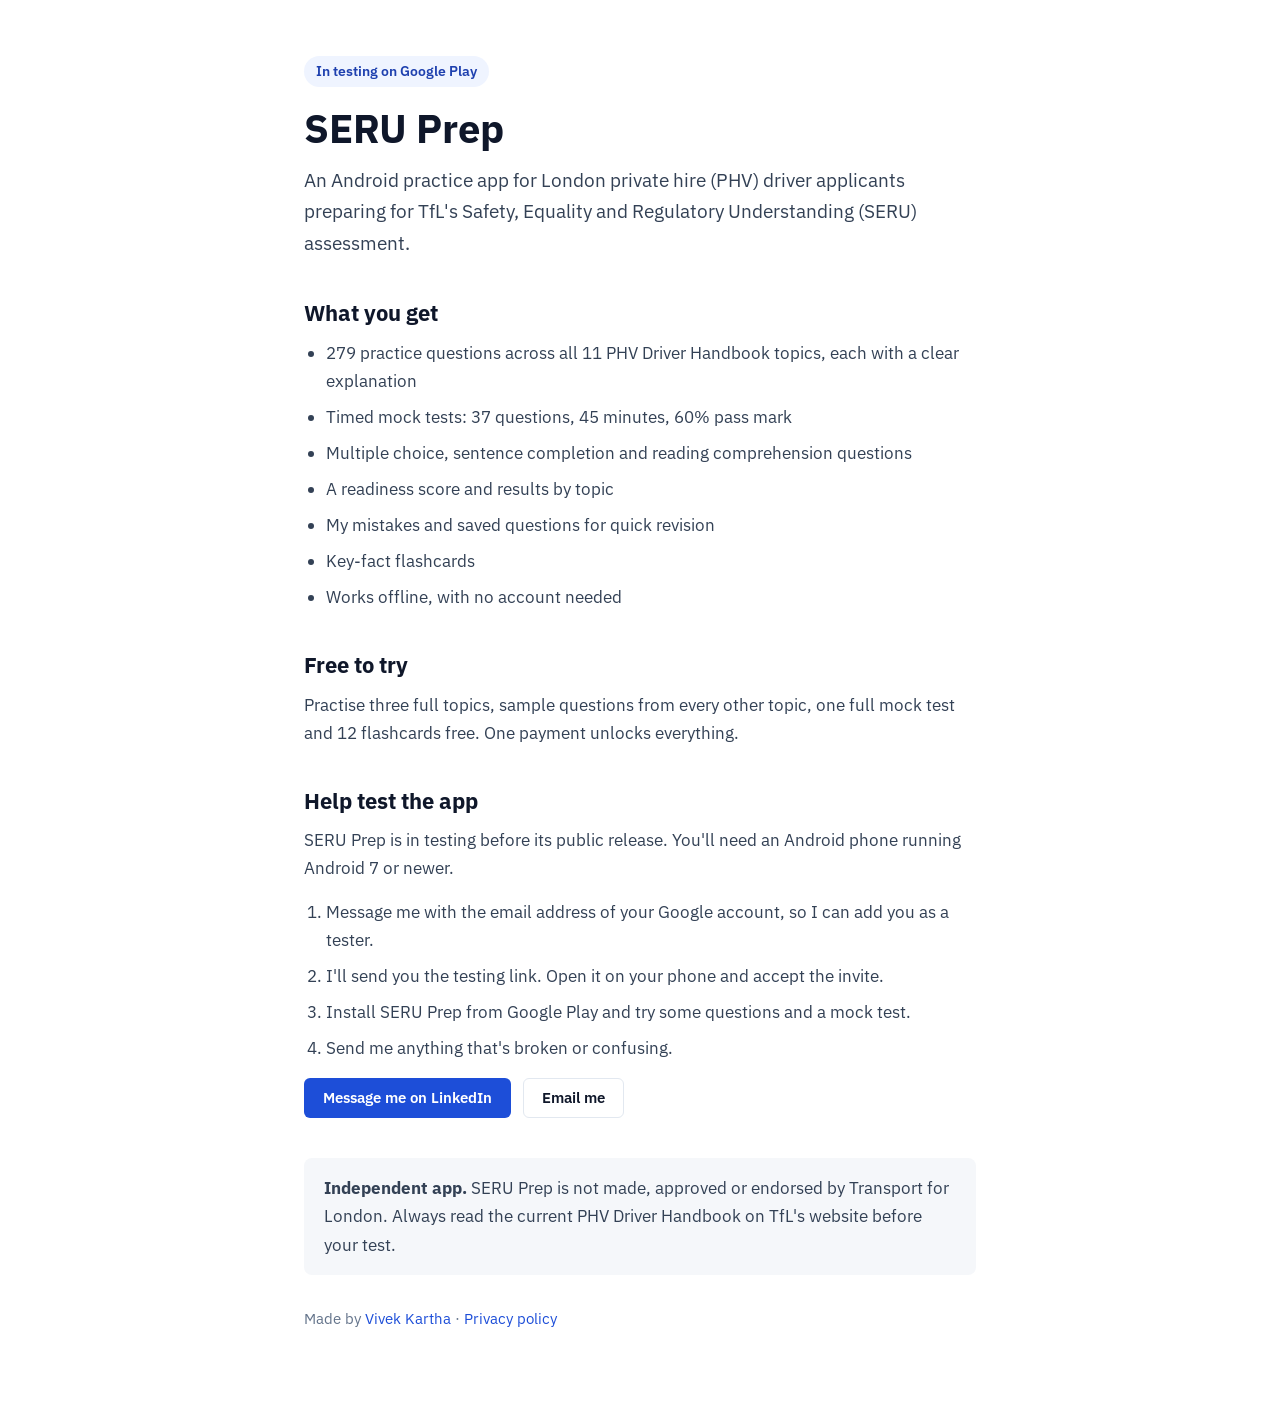
==== seru-prep/index.html @ af033be6 "Add SERU Prep app page" ====
<!DOCTYPE html>
<html lang="en-GB">
<head>
  <meta charset="UTF-8" />
  <meta name="viewport" content="width=device-width, initial-scale=1.0" />
  <title>SERU Prep — Practice app for the TfL SERU assessment</title>
  <meta name="description" content="SERU Prep is an independent Android practice app for London private hire driver applicants, with 279 questions, timed mock tests and key-fact flashcards." />
  <link rel="canonical" href="https://vivekkartha.com/seru-prep/" />
  <link rel="preconnect" href="https://fonts.googleapis.com" />
  <link rel="preconnect" href="https://fonts.gstatic.com" crossorigin />
  <link href="https://fonts.googleapis.com/css2?family=IBM+Plex+Sans:wght@400;500;600;700&display=swap" rel="stylesheet" />
  <link rel="stylesheet" href="/styles.css?v=20261105b" />
  <link rel="icon" type="image/svg+xml" href="data:image/svg+xml,%3Csvg xmlns='http://www.w3.org/2000/svg' viewBox='0 0 100 100'%3E%3Crect width='100' height='100' rx='16' fill='%231e3a8a'/%3E%3Ctext x='50' y='65' font-family='Arial,sans-serif' font-size='44' font-weight='700' fill='%23ffffff' text-anchor='middle'%3EVK%3C/text%3E%3C/svg%3E" />
  <style>
    .app { max-width: 720px; margin: 0 auto; padding: 56px 24px 72px; }
    .app-status { display: inline-block; margin-bottom: 16px; padding: 4px 12px; border-radius: 999px; background: var(--blue-tint); color: var(--blue-dark); font-size: 14px; font-weight: 600; }
    .app h1 { font-size: 40px; margin-bottom: 12px; }
    .app h2 { font-size: 22px; margin: 40px 0 12px; }
    .app-lead { font-size: 19px; margin-bottom: 24px; }
    .app-list { padding-left: 22px; }
    .app-list li { margin-bottom: 8px; }
    .app-actions { display: flex; flex-wrap: wrap; gap: 12px; margin-top: 16px; }
    .app-note { margin-top: 40px; padding: 16px 20px; background: var(--surface); border-radius: 8px; }
    .app-note p { margin: 0; }
    .app-foot { margin-top: 32px; color: var(--muted); font-size: 15px; }
    @media (max-width: 480px) { .app { padding-top: 40px; } .app h1 { font-size: 32px; } }
  </style>
</head>
<body>
  <main class="app">
    <p class="app-status">In testing on Google Play</p>
    <h1>SERU Prep</h1>
    <p class="app-lead">An Android practice app for London private hire (PHV) driver applicants preparing for TfL's Safety, Equality and Regulatory Understanding (SERU) assessment.</p>

    <h2>What you get</h2>
    <ul class="app-list">
      <li>279 practice questions across all 11 PHV Driver Handbook topics, each with a clear explanation</li>
      <li>Timed mock tests: 37 questions, 45 minutes, 60% pass mark</li>
      <li>Multiple choice, sentence completion and reading comprehension questions</li>
      <li>A readiness score and results by topic</li>
      <li>My mistakes and saved questions for quick revision</li>
      <li>Key-fact flashcards</li>
      <li>Works offline, with no account needed</li>
    </ul>

    <h2>Free to try</h2>
    <p>Practise three full topics, sample questions from every other topic, one full mock test and 12 flashcards free. One payment unlocks everything.</p>

    <h2>Help test the app</h2>
    <p>SERU Prep is in testing before its public release. You'll need an Android phone running Android 7 or newer.</p>
    <ol class="app-list">
      <li>Message me with the email address of your Google account, so I can add you as a tester.</li>
      <li>I'll send you the testing link. Open it on your phone and accept the invite.</li>
      <li>Install SERU Prep from Google Play and try some questions and a mock test.</li>
      <li>Send me anything that's broken or confusing.</li>
    </ol>
    <div class="app-actions">
      <a href="https://www.linkedin.com/in/vivekkartha" class="btn btn-primary" target="_blank" rel="noopener">Message me on LinkedIn</a>
      <a href="/#contact" class="btn btn-secondary" data-email>Email me</a>
    </div>

    <div class="app-note">
      <p><strong>Independent app.</strong> SERU Prep is not made, approved or endorsed by Transport for London. Always read the current PHV Driver Handbook on TfL's website before your test.</p>
    </div>

    <p class="app-foot">Made by <a href="/">Vivek Kartha</a> · <a href="/seru-prep/privacy">Privacy policy</a></p>
  </main>
  <script src="/script.js"></script>
</body>
</html>
---- styles.css ----
/* vivekkartha.com
   Palette: navy #0B2545 · slate #334155 · muted #64748B · surface #F5F7FA · line #E2E8F0 · blue #1D4ED8 */
:root {
  --navy: #0B2545;
  --navy-2: #13315C;
  --text: #0F172A;
  --body: #334155;
  --muted: #64748B;
  --line: #E2E8F0;
  --surface: #F5F7FA;
  --white: #FFFFFF;
  --blue: #1D4ED8;
  --blue-dark: #1E40AF;
  --blue-tint: #EFF4FF;
  --green: #4ADE80;
  --font: "IBM Plex Sans", system-ui, -apple-system, "Segoe UI", Roboto, sans-serif;
  --panel: 360px;
}

*, *::before, *::after { box-sizing: border-box; }
html { scroll-behavior: smooth; }
body {
  margin: 0;
  background: var(--white);
  color: var(--body);
  font-family: var(--font);
  font-size: 17px;
  line-height: 1.65;
  -webkit-font-smoothing: antialiased;
  text-rendering: optimizeLegibility;
}
img { display: block; max-width: 100%; height: auto; }
a { color: var(--blue); text-decoration: none; }
a:hover { text-decoration: underline; text-underline-offset: 3px; }
h1, h2, h3 { margin: 0; color: var(--text); line-height: 1.25; }
p { margin: 0 0 16px; }
ul, ol { margin: 0; padding: 0; }
:focus-visible { outline: 2px solid var(--blue); outline-offset: 3px; border-radius: 2px; }
.skip { position: absolute; left: -999px; top: 8px; z-index: 10; background: var(--white); color: var(--navy); padding: 8px 14px; border-radius: 6px; }
.skip:focus { left: 8px; }

/* ---------- Layout ---------- */
.layout { display: grid; grid-template-columns: var(--panel) minmax(0, 1fr); min-height: 100vh; }

/* ---------- Profile panel ---------- */
.profile { background: var(--navy); color: #CBD5E1; }
.profile-inner {
  position: sticky; top: 0;
  height: 100vh; overflow-y: auto;
  padding: 56px 40px 40px;
  display: flex; flex-direction: column;
}
.portrait { width: 112px; height: 112px; border-radius: 50%; object-fit: cover; border: 3px solid rgba(255,255,255,0.15); margin-bottom: 24px; }
.name { color: var(--white); font-size: 32px; font-weight: 700; letter-spacing: -0.01em; }
.role-title { color: #E2E8F0; font-size: 18px; font-weight: 500; margin: 6px 0 16px; }
.status { display: flex; align-items: center; gap: 8px; font-size: 15px; color: #BBF7D0; margin-bottom: 28px; }
.status-dot { width: 8px; height: 8px; border-radius: 50%; background: var(--green); box-shadow: 0 0 0 3px rgba(74,222,128,0.2); }

.details { margin: 0 0 28px; padding: 20px 0 0; border-top: 1px solid rgba(255,255,255,0.12); }
.details div { margin-bottom: 14px; }
.details dt { font-size: 13px; color: #94A3B8; margin-bottom: 2px; }
.details dd { margin: 0; font-size: 15px; color: #F1F5F9; line-height: 1.5; }

.profile-actions { display: flex; gap: 10px; flex-wrap: wrap; margin-bottom: 32px; }

.side-nav { margin-top: auto; display: flex; flex-direction: column; border-top: 1px solid rgba(255,255,255,0.12); padding-top: 16px; }
.side-nav a { color: #94A3B8; font-size: 15px; font-weight: 500; padding: 6px 0 6px 14px; border-left: 2px solid transparent; }
.side-nav a:hover { color: var(--white); text-decoration: none; }
.side-nav a.active { color: var(--white); border-left-color: #60A5FA; }

/* ---------- Buttons ---------- */
.btn {
  display: inline-flex; align-items: center; justify-content: center;
  padding: 10px 18px; border-radius: 6px; border: 1px solid transparent;
  font-family: inherit; font-size: 15px; font-weight: 600; line-height: 1.2;
  transition: background-color .15s, border-color .15s, color .15s;
}
.btn:hover { text-decoration: none; }
.btn-light { background: var(--white); color: var(--navy); }
.btn-light:hover { background: #E2E8F0; }
.btn-outline { color: var(--white); border-color: rgba(255,255,255,0.35); }
.btn-outline:hover { border-color: var(--white); }
.btn-primary { background: var(--blue); color: var(--white); }
.btn-primary:hover { background: var(--blue-dark); }
.btn-secondary { background: var(--white); color: var(--text); border-color: var(--line); }
.btn-secondary:hover { border-color: var(--muted); }

/* ---------- Content column ---------- */
.content { padding: 72px 64px 32px; max-width: 900px; width: 100%; margin: 0 auto; }
.block { padding-bottom: 56px; margin-bottom: 56px; border-bottom: 1px solid var(--line); scroll-margin-top: 32px; }
.block h2 { font-size: 26px; font-weight: 700; margin-bottom: 24px; }
.block h2::after { content: ""; display: block; width: 32px; height: 3px; background: var(--blue); margin-top: 12px; border-radius: 2px; }
.intro { font-size: 21px; line-height: 1.5; color: var(--text); font-weight: 500; margin-bottom: 20px; }
.block > p { max-width: 68ch; }

.highlights { list-style: none; display: grid; grid-template-columns: repeat(3, 1fr); gap: 16px; margin-top: 32px; }
.highlights li { background: var(--surface); border-radius: 8px; padding: 18px 20px; }
.highlights strong { display: block; font-size: 28px; font-weight: 700; color: var(--navy); line-height: 1.2; }
.highlights span { display: block; font-size: 14px; color: var(--muted); line-height: 1.45; margin-top: 4px; }

/* ---------- Timeline ---------- */
.timeline { list-style: none; position: relative; padding-left: 28px; }
.timeline::before { content: ""; position: absolute; left: 5px; top: 8px; bottom: 8px; width: 2px; background: var(--line); }
.entry { position: relative; }
.timeline .entry { padding-bottom: 36px; }
.timeline .entry:last-child { padding-bottom: 0; }
.timeline .entry::before {
  content: ""; position: absolute; left: -28px; top: 6px;
  width: 12px; height: 12px; border-radius: 50%;
  background: var(--white); border: 2px solid var(--blue);
}
.when { font-size: 14px; font-weight: 600; color: var(--blue); margin: 0 0 4px; }
.entry h3, .project h3 { font-size: 19px; font-weight: 600; }
.where { color: var(--muted); font-size: 15px; margin: 2px 0 12px; }
.entry ul, .project ul { padding-left: 20px; }
.entry li, .project li { margin-bottom: 6px; }
.tools { font-size: 14px; color: var(--muted); margin: 12px 0 0; }
.tools::before { content: "Tools: "; font-weight: 600; color: var(--body); }

/* ---------- Projects ---------- */
.project { padding: 28px; border: 1px solid var(--line); border-radius: 10px; margin-bottom: 20px; }
.project:last-child { margin-bottom: 0; }
.project-head { display: flex; justify-content: space-between; align-items: baseline; gap: 16px; flex-wrap: wrap; margin-bottom: 12px; }
.project-meta { font-size: 14px; color: var(--muted); margin: 0; }
.project > p { max-width: 68ch; }

.gallery { margin: 20px 0 0; }
.gallery-frame { background: var(--surface); border: 1px solid var(--line); border-radius: 8px; padding: 8px; }
.gallery-main { width: 100%; aspect-ratio: 16 / 9; object-fit: cover; object-position: top left; border-radius: 4px; background: var(--white); }
.gallery-tabs { display: flex; gap: 8px; flex-wrap: wrap; margin-top: 12px; }
.gallery-tabs button {
  font: inherit; font-size: 14px; font-weight: 500; cursor: pointer;
  padding: 6px 14px; border-radius: 6px;
  background: var(--white); color: var(--body); border: 1px solid var(--line);
}
.gallery-tabs button:hover { border-color: var(--muted); }
.gallery-tabs button[aria-pressed="true"] { background: var(--blue-tint); color: var(--blue); border-color: #BFD3FE; }

/* ---------- Education / skills / contact ---------- */
.entry-plain p:last-child { margin-bottom: 0; }
.skills { margin: 0; }
.skills div { display: grid; grid-template-columns: 200px 1fr; gap: 24px; padding: 14px 0; border-top: 1px solid var(--line); }
.skills div:last-child { border-bottom: 1px solid var(--line); }
.skills dt { font-weight: 600; color: var(--text); font-size: 15px; }
.skills dd { margin: 0; font-size: 16px; }
.contact { border-bottom: 0; margin-bottom: 0; padding-bottom: 40px; }
.contact-actions { display: flex; flex-wrap: wrap; gap: 12px; margin-top: 8px; }
.footer { font-size: 14px; color: var(--muted); padding: 24px 0 16px; border-top: 1px solid var(--line); }

/* ---------- Responsive ---------- */
@media (max-width: 1100px) {
  :root { --panel: 320px; }
  .profile-inner { padding: 48px 32px 32px; }
  .content { padding: 56px 48px 24px; }
}
@media (max-width: 860px) {
  .layout { grid-template-columns: 1fr; }
  .profile-inner { position: static; height: auto; padding: 40px 24px 32px; }
  .portrait { width: 96px; height: 96px; margin-bottom: 20px; }
  .name { font-size: 28px; }
  .side-nav { display: none; }
  .profile-actions { margin-bottom: 0; }
  .content { padding: 48px 24px 16px; max-width: none; }
  .block { padding-bottom: 44px; margin-bottom: 44px; }
  .highlights { grid-template-columns: 1fr; }
  .project { padding: 20px; }
  .skills div { grid-template-columns: 1fr; gap: 4px; }
  .intro { font-size: 19px; }
}
@media (prefers-reduced-motion: reduce) { html { scroll-behavior: auto; } }
@media print {
  .layout { display: block; }
  .profile { background: none; color: var(--body); }
  .profile-inner { position: static; height: auto; padding: 0 0 24px; }
  .name, .role-title, .details dd { color: var(--text); }
  .side-nav, .profile-actions, .contact-actions, .gallery { display: none; }
  .content { padding: 0; }
}
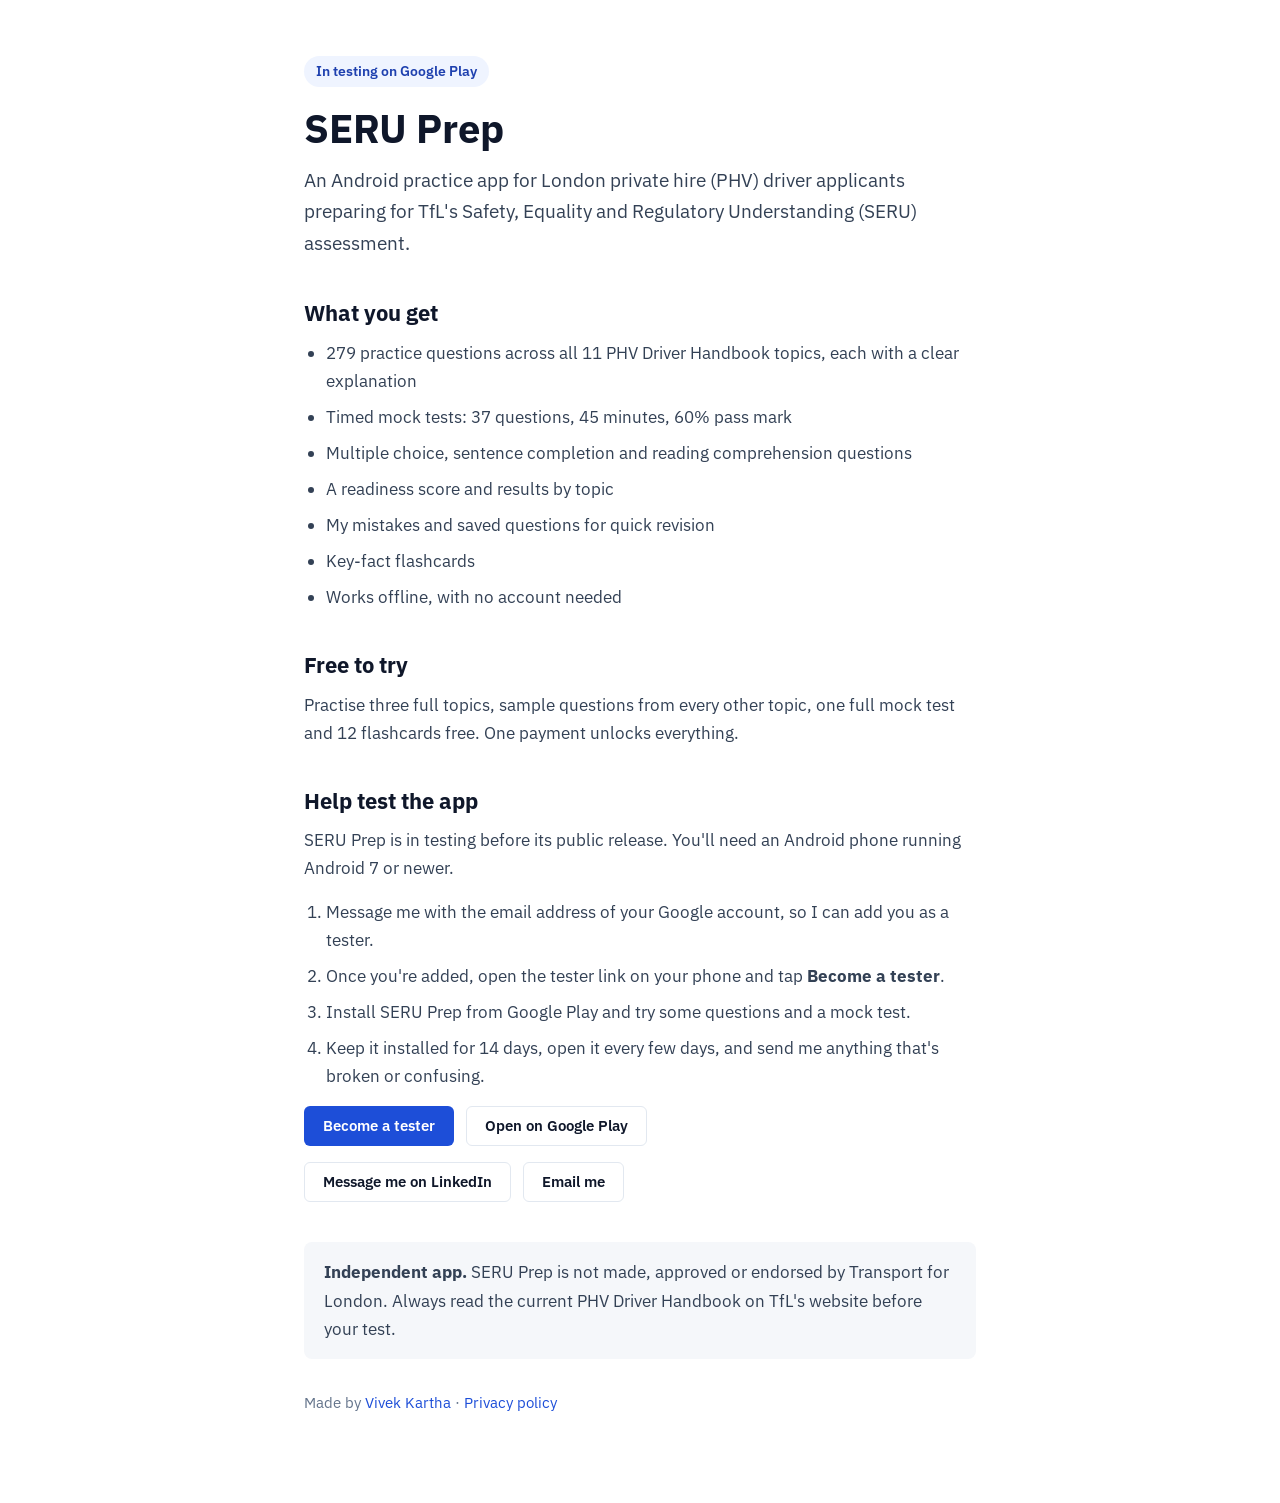
==== commit 709ad928: "Add SERU Prep tester and Google Play links" ====
--- a/seru-prep/index.html
+++ b/seru-prep/index.html
@@ -50,12 +50,16 @@
     <p>SERU Prep is in testing before its public release. You'll need an Android phone running Android 7 or newer.</p>
     <ol class="app-list">
       <li>Message me with the email address of your Google account, so I can add you as a tester.</li>
-      <li>I'll send you the testing link. Open it on your phone and accept the invite.</li>
+      <li>Once you're added, open the tester link on your phone and tap <strong>Become a tester</strong>.</li>
       <li>Install SERU Prep from Google Play and try some questions and a mock test.</li>
-      <li>Send me anything that's broken or confusing.</li>
+      <li>Keep it installed for 14 days, open it every few days, and send me anything that's broken or confusing.</li>
     </ol>
     <div class="app-actions">
-      <a href="https://www.linkedin.com/in/vivekkartha" class="btn btn-primary" target="_blank" rel="noopener">Message me on LinkedIn</a>
+      <a href="https://play.google.com/apps/testing/com.vivekkartha.seruprep" class="btn btn-primary" target="_blank" rel="noopener">Become a tester</a>
+      <a href="https://play.google.com/store/apps/details?id=com.vivekkartha.seruprep" class="btn btn-secondary" target="_blank" rel="noopener">Open on Google Play</a>
+    </div>
+    <div class="app-actions">
+      <a href="https://www.linkedin.com/in/vivekkartha" class="btn btn-secondary" target="_blank" rel="noopener">Message me on LinkedIn</a>
       <a href="/#contact" class="btn btn-secondary" data-email>Email me</a>
     </div>
 
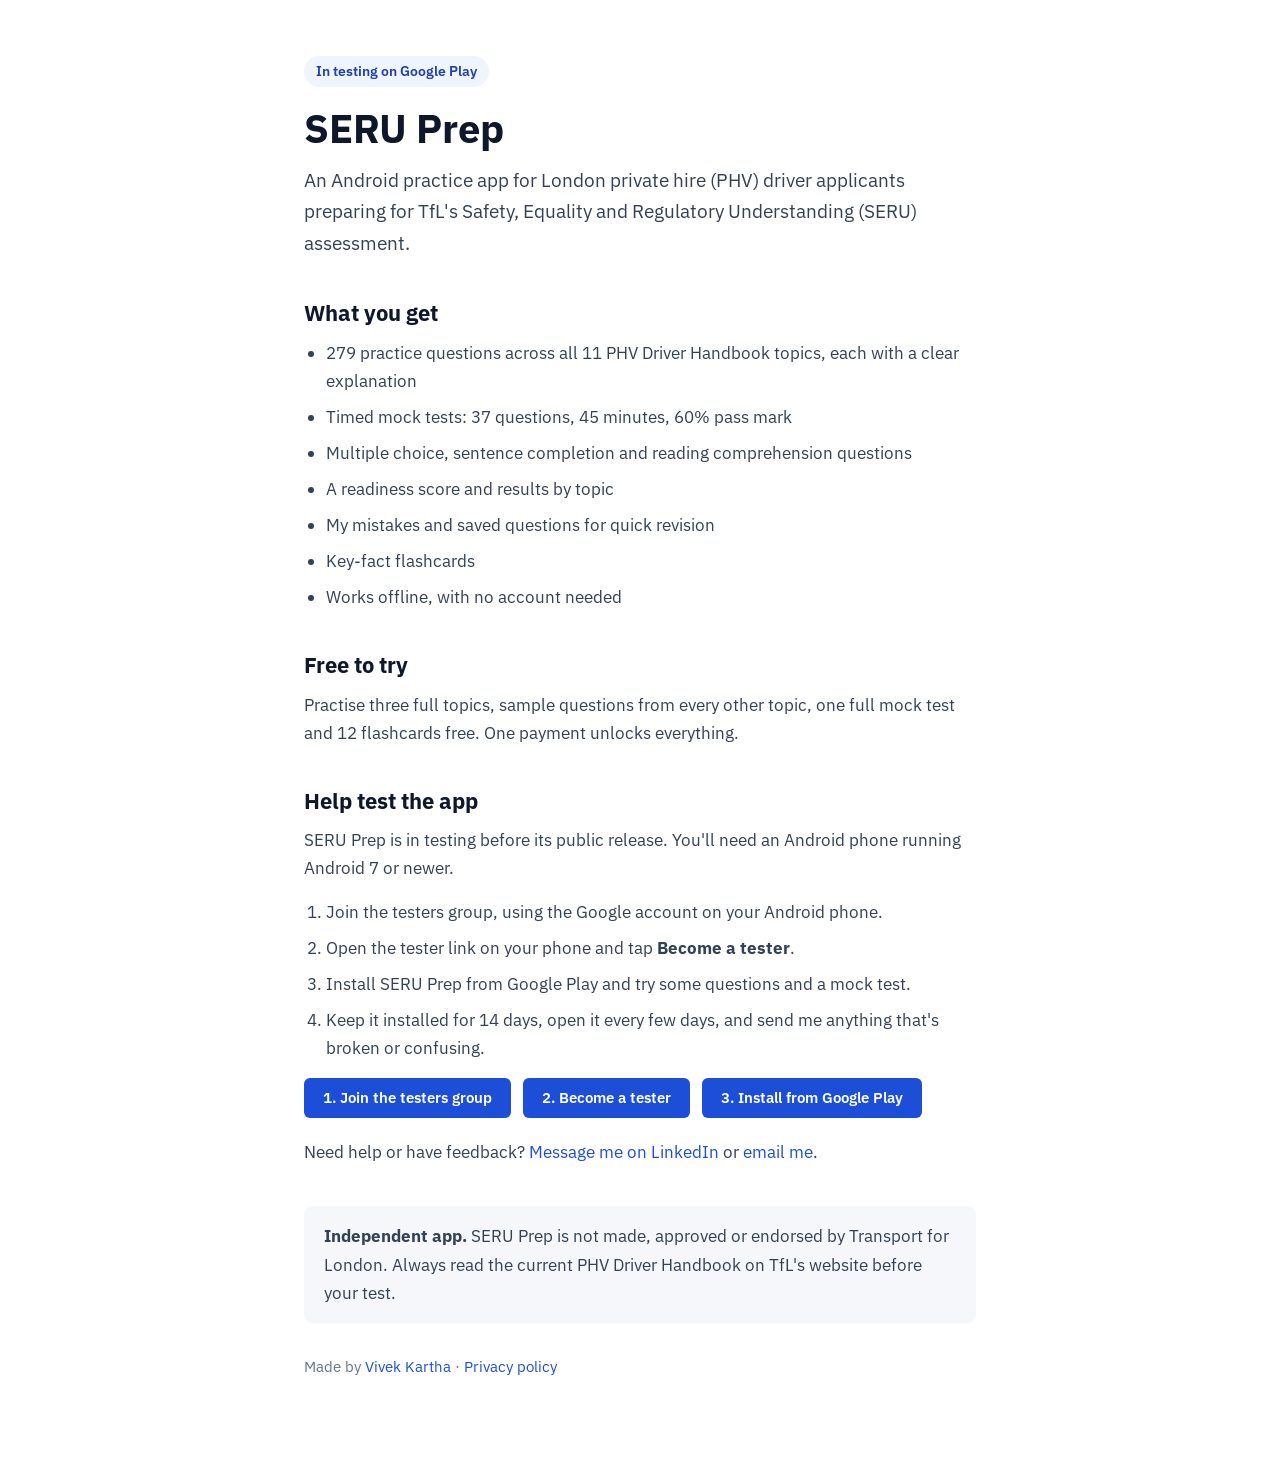
==== commit cd4dff40: "Use testers group for SERU Prep sign-up" ====
--- a/seru-prep/index.html
+++ b/seru-prep/index.html
@@ -49,19 +49,17 @@
     <h2>Help test the app</h2>
     <p>SERU Prep is in testing before its public release. You'll need an Android phone running Android 7 or newer.</p>
     <ol class="app-list">
-      <li>Message me with the email address of your Google account, so I can add you as a tester.</li>
-      <li>Once you're added, open the tester link on your phone and tap <strong>Become a tester</strong>.</li>
+      <li>Join the testers group, using the Google account on your Android phone.</li>
+      <li>Open the tester link on your phone and tap <strong>Become a tester</strong>.</li>
       <li>Install SERU Prep from Google Play and try some questions and a mock test.</li>
       <li>Keep it installed for 14 days, open it every few days, and send me anything that's broken or confusing.</li>
     </ol>
     <div class="app-actions">
-      <a href="https://play.google.com/apps/testing/com.vivekkartha.seruprep" class="btn btn-primary" target="_blank" rel="noopener">Become a tester</a>
-      <a href="https://play.google.com/store/apps/details?id=com.vivekkartha.seruprep" class="btn btn-secondary" target="_blank" rel="noopener">Open on Google Play</a>
+      <a href="https://groups.google.com/g/rak-testers" class="btn btn-primary" target="_blank" rel="noopener">1. Join the testers group</a>
+      <a href="https://play.google.com/apps/testing/com.vivekkartha.seruprep" class="btn btn-primary" target="_blank" rel="noopener">2. Become a tester</a>
+      <a href="https://play.google.com/store/apps/details?id=com.vivekkartha.seruprep" class="btn btn-primary" target="_blank" rel="noopener">3. Install from Google Play</a>
     </div>
-    <div class="app-actions">
-      <a href="https://www.linkedin.com/in/vivekkartha" class="btn btn-secondary" target="_blank" rel="noopener">Message me on LinkedIn</a>
-      <a href="/#contact" class="btn btn-secondary" data-email>Email me</a>
-    </div>
+    <p style="margin-top:20px">Need help or have feedback? <a href="https://www.linkedin.com/in/vivekkartha" target="_blank" rel="noopener">Message me on LinkedIn</a> or <a href="/#contact" data-email>email me</a>.</p>
 
     <div class="app-note">
       <p><strong>Independent app.</strong> SERU Prep is not made, approved or endorsed by Transport for London. Always read the current PHV Driver Handbook on TfL's website before your test.</p>
